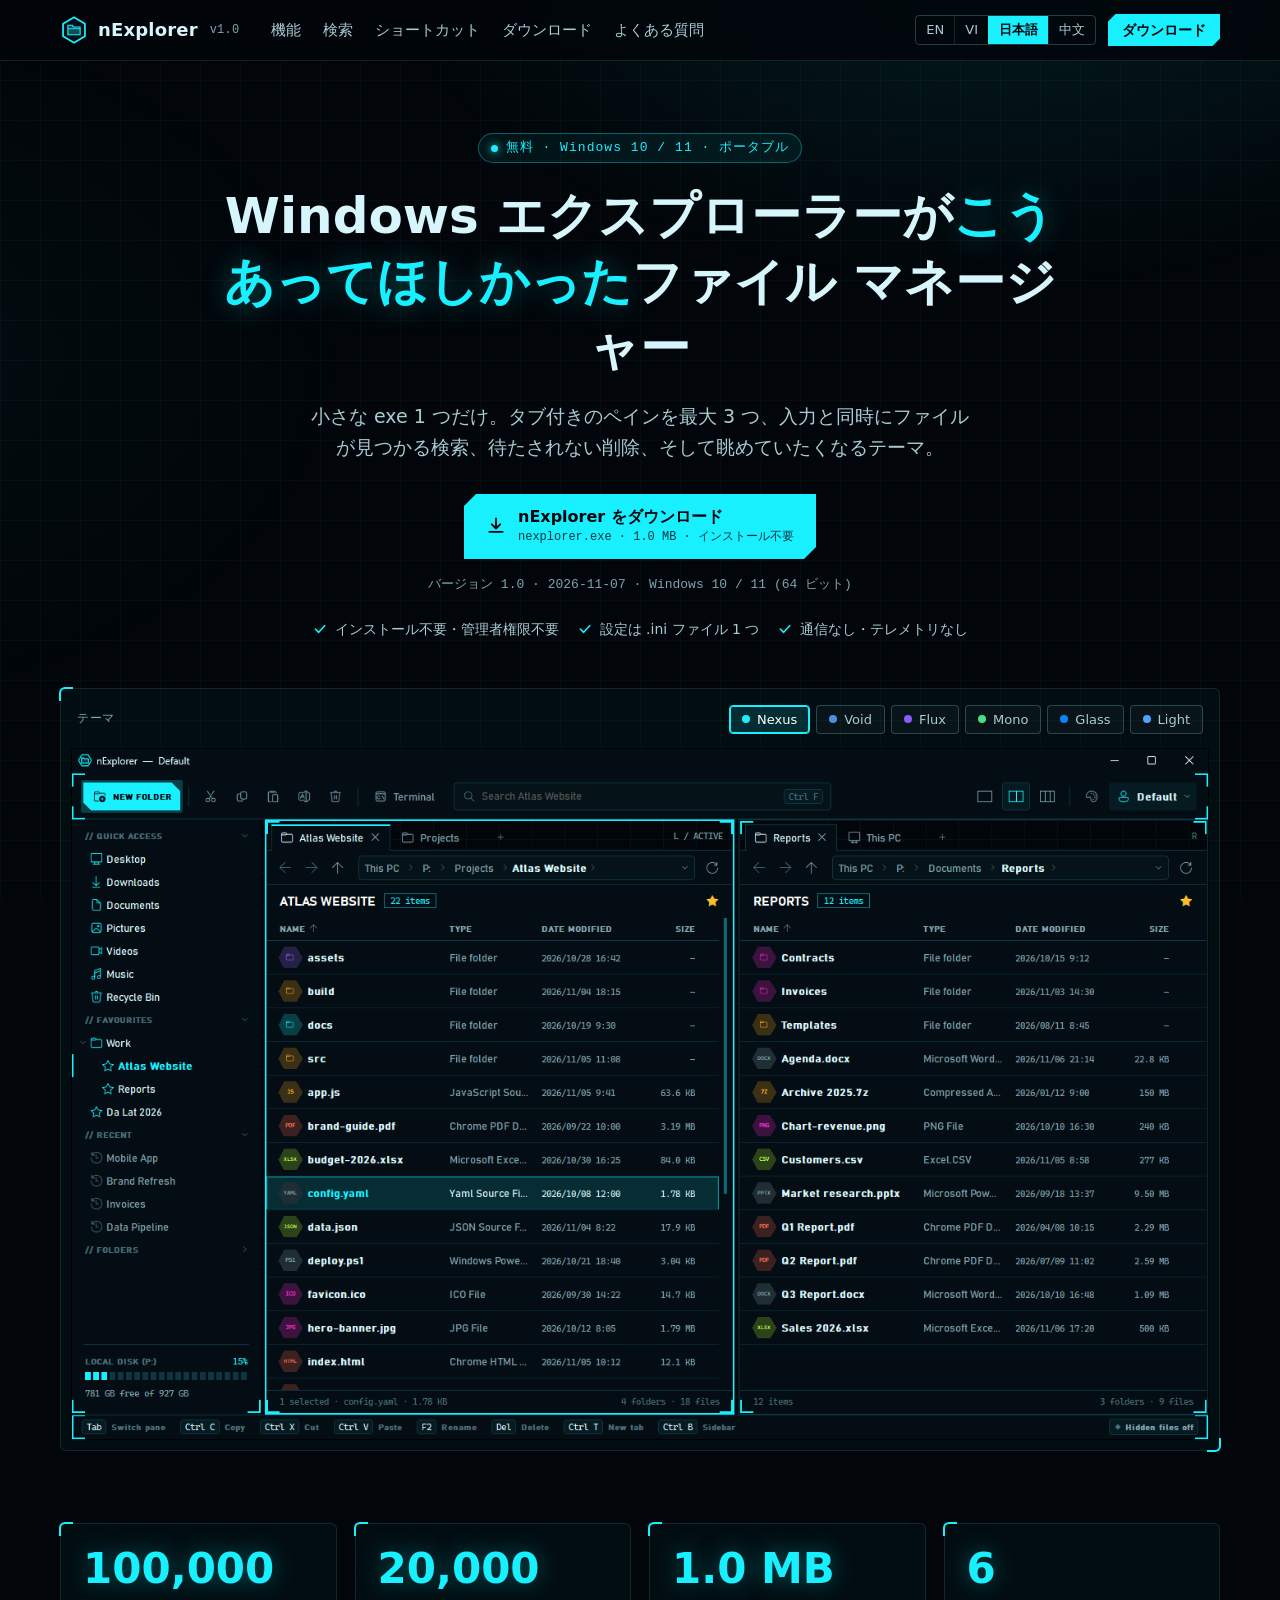
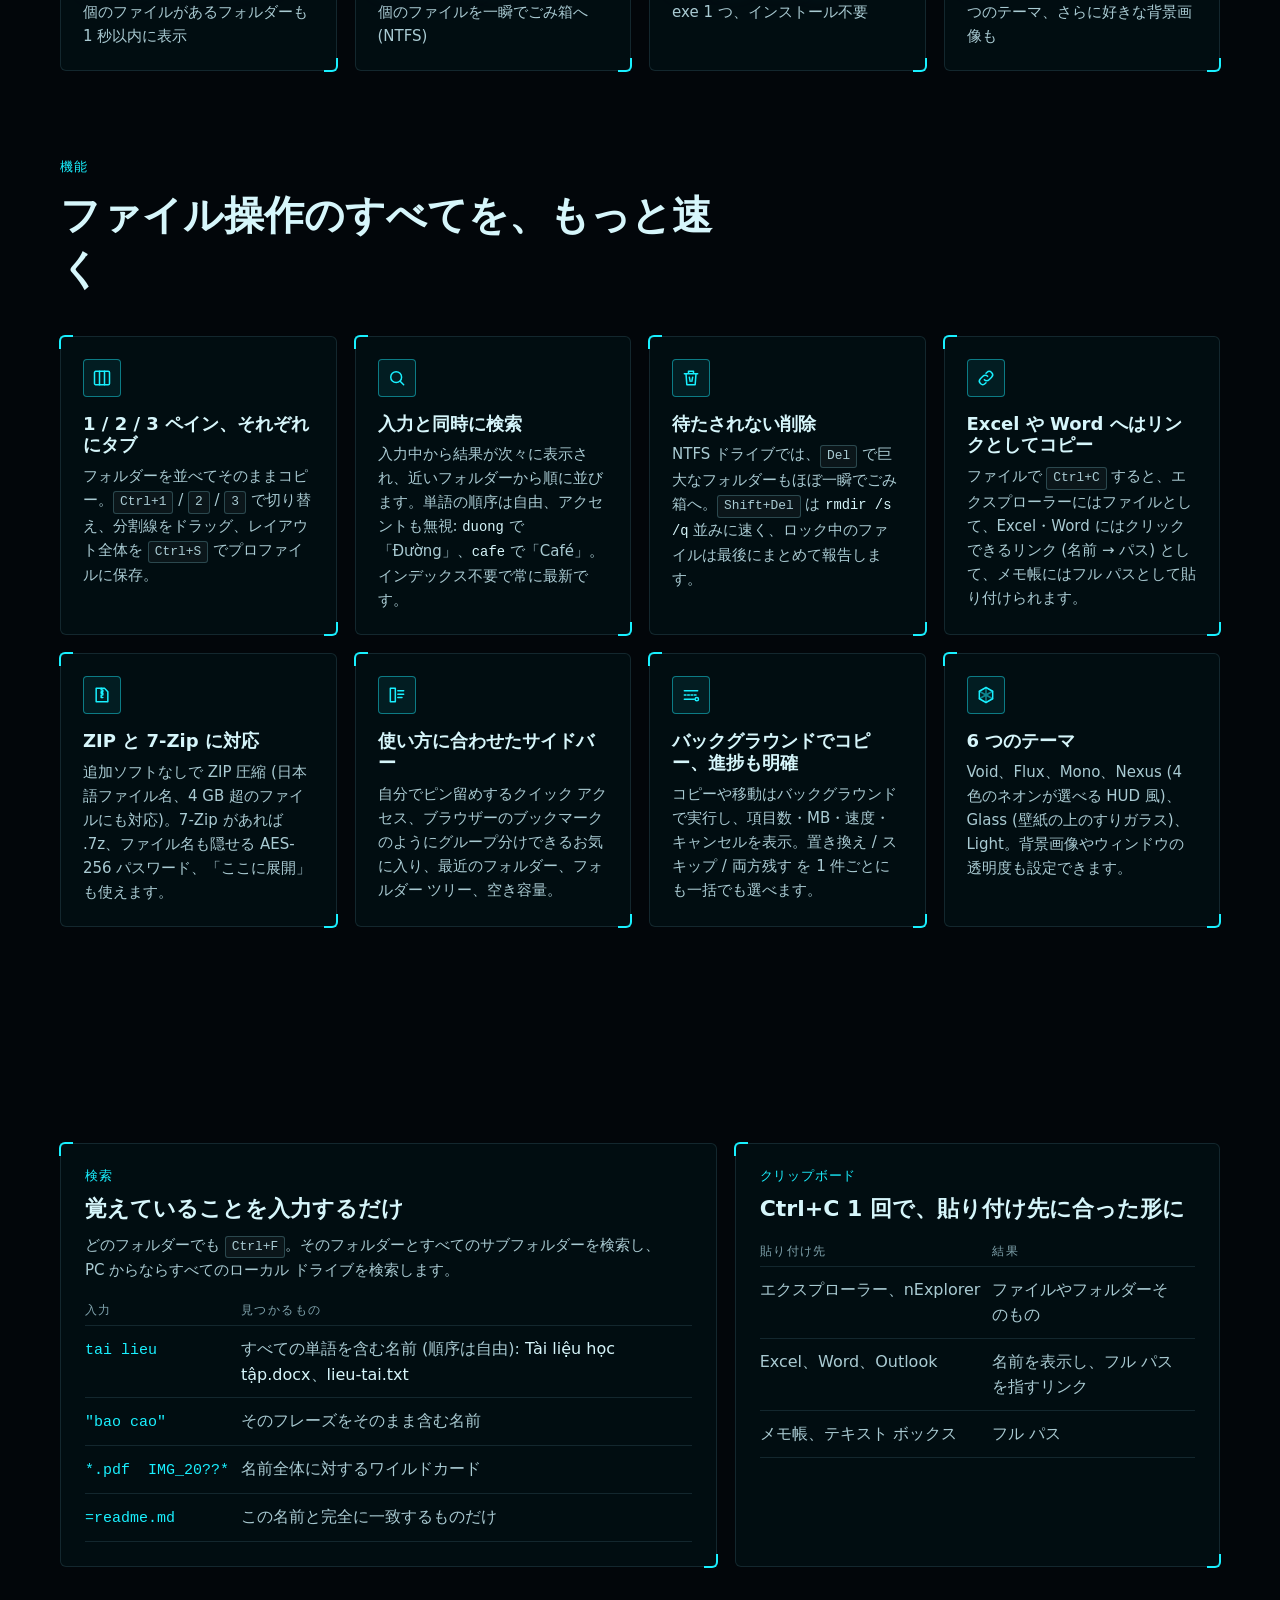
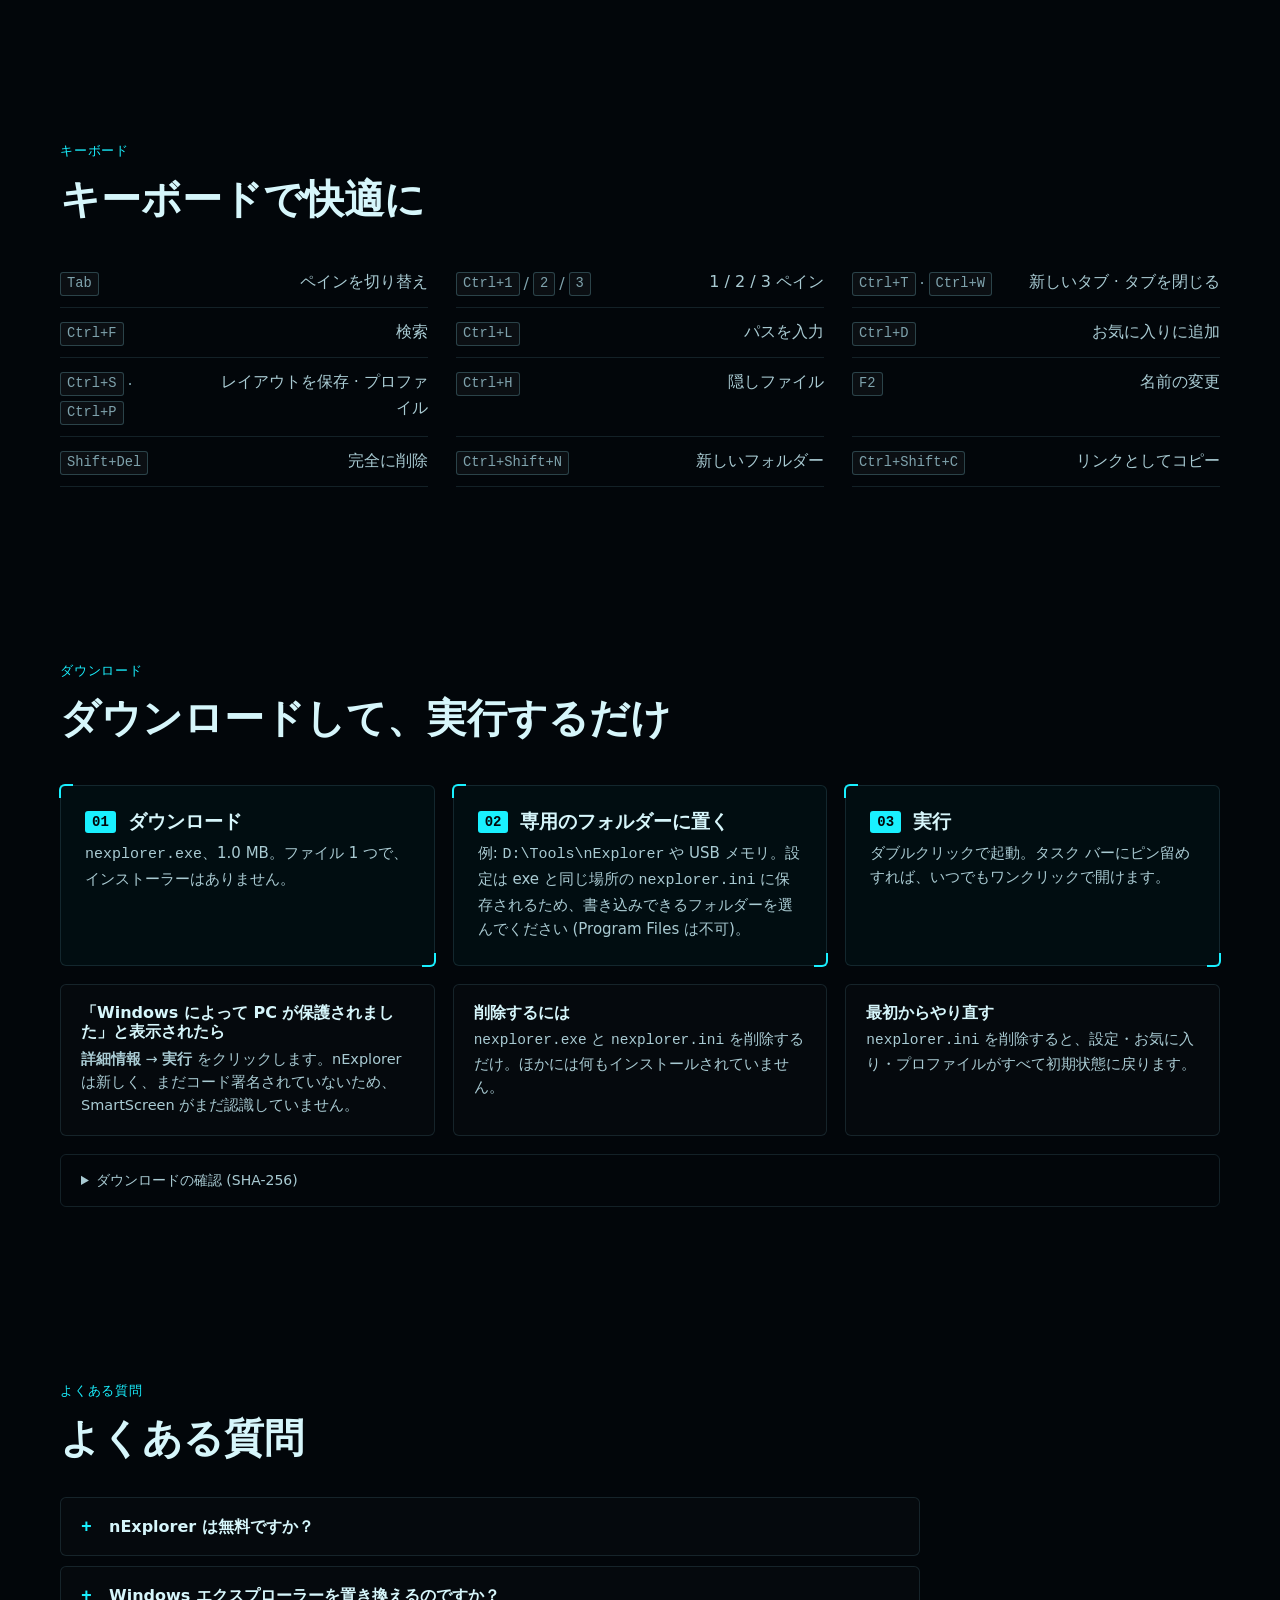
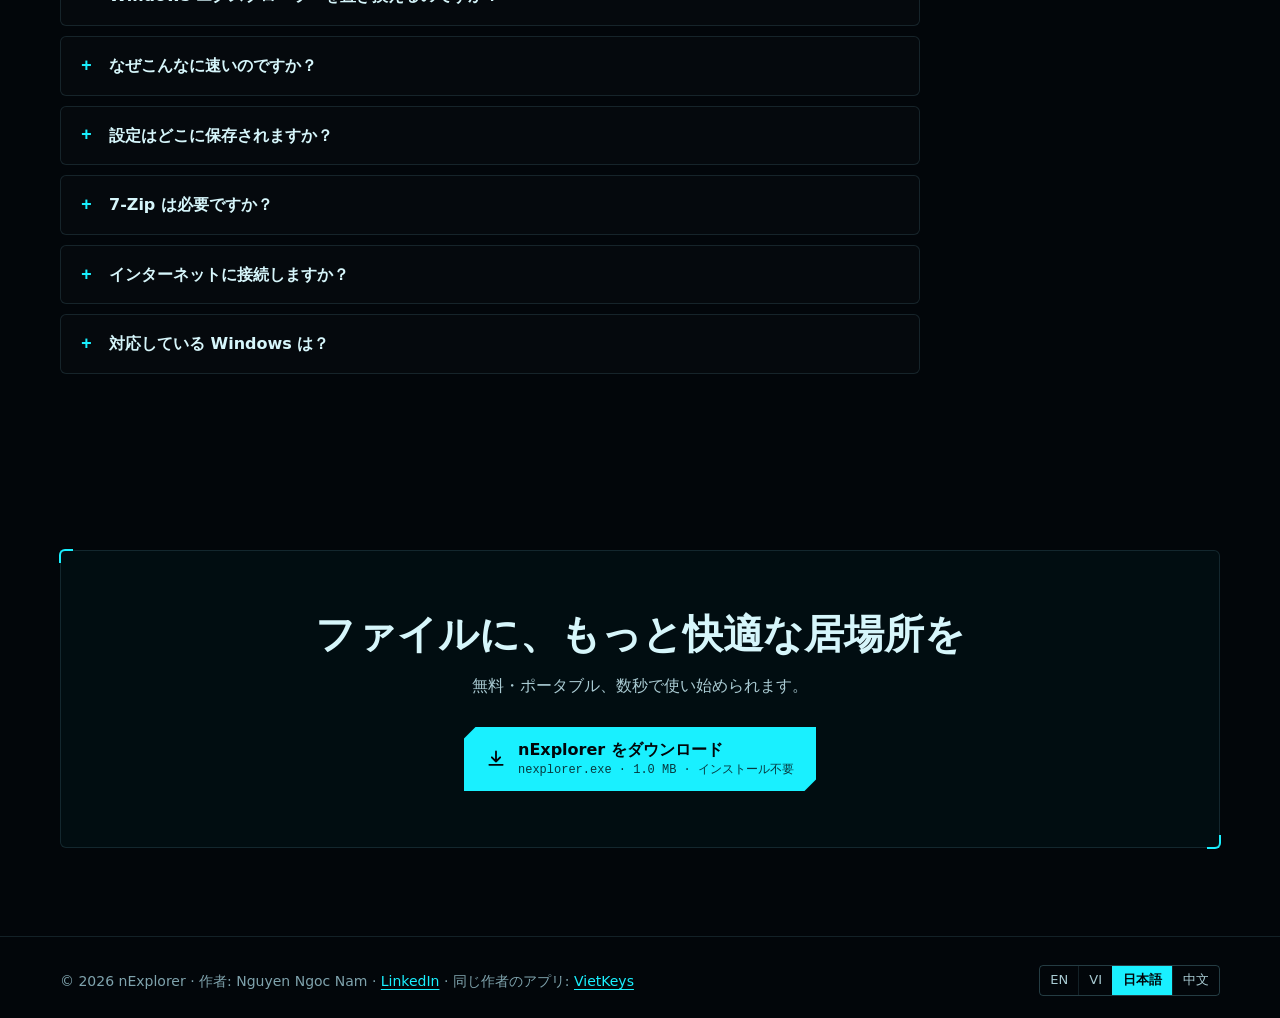
==== 01_folder/site/public/ja/index.html @ 61c1e130 "nExplorer landing page (nexplorer.vietkeys.com): static site in 01_folder/site for Vercel, pages in " ====
<!doctype html>
<html lang="ja">
<head>
<meta charset="utf-8">
<meta name="viewport" content="width=device-width, initial-scale=1">
<title>nExplorer — Windows 用の高速ファイル マネージャー</title>
<meta name="description" content="nExplorer は Windows 10 / 11 用の無料・軽量ファイル マネージャーです。小さな exe 1 つで、タブ付き最大 3 ペイン、入力と同時の検索、ほぼ一瞬の削除、Excel や Word へのリンク コピー、ZIP 圧縮、6 つのテーマ。">
<link rel="canonical" href="https://nexplorer.vietkeys.com/ja/">
<link rel="alternate" hreflang="en" href="https://nexplorer.vietkeys.com/">
<link rel="alternate" hreflang="vi" href="https://nexplorer.vietkeys.com/vi/">
<link rel="alternate" hreflang="ja" href="https://nexplorer.vietkeys.com/ja/">
<link rel="alternate" hreflang="zh-Hans" href="https://nexplorer.vietkeys.com/zh/">
<link rel="alternate" hreflang="x-default" href="https://nexplorer.vietkeys.com/">
<meta name="theme-color" content="#02060a">
<link rel="icon" href="../favicon.ico" sizes="any">
<link rel="icon" href="../icon.svg" type="image/svg+xml">
<meta property="og:type" content="website">
<meta property="og:site_name" content="nExplorer">
<meta property="og:title" content="nExplorer — Windows 用の高速ファイル マネージャー">
<meta property="og:description" content="nExplorer は Windows 10 / 11 用の無料・軽量ファイル マネージャーです。小さな exe 1 つで、タブ付き最大 3 ペイン、入力と同時の検索、ほぼ一瞬の削除、Excel や Word へのリンク コピー、ZIP 圧縮、6 つのテーマ。">
<meta property="og:url" content="https://nexplorer.vietkeys.com/ja/">
<meta property="og:image" content="https://nexplorer.vietkeys.com/og.png">
<meta property="og:image:width" content="1200">
<meta property="og:image:height" content="630">
<meta property="og:locale" content="ja_JP">
<meta name="twitter:card" content="summary_large_image">
<link rel="stylesheet" href="../assets/style.css?v=fa06690f56">
<script src="../assets/app.js?v=c8efb5a3a5" defer></script>
<script type="application/ld+json">{"@context":"https://schema.org","@type":"SoftwareApplication","name":"nExplorer","description":"nExplorer は Windows 10 / 11 用の無料・軽量ファイル マネージャーです。小さな exe 1 つで、タブ付き最大 3 ペイン、入力と同時の検索、ほぼ一瞬の削除、Excel や Word へのリンク コピー、ZIP 圧縮、6 つのテーマ。","operatingSystem":"Windows 10, Windows 11","applicationCategory":"UtilitiesApplication","softwareVersion":"1.0","datePublished":"2026-11-07","fileSize":"1.0 MB","downloadUrl":"https://nexplorer.vietkeys.com/download/nexplorer.exe","url":"https://nexplorer.vietkeys.com/ja/","offers":{"@type":"Offer","price":"0","priceCurrency":"USD"},"author":{"@type":"Person","name":"Nguyen Ngoc Nam","url":"https://www.linkedin.com/in/nguyenngocnam/"},"image":"https://nexplorer.vietkeys.com/og.png"}</script>
</head>
<body>
<a class="skip" href="#main">本文へスキップ</a>
<header class="top">
  <div class="wrap">
    <a class="brand" href="../ja/" aria-label="nExplorer" style="color:var(--text)"><span style="color:var(--accent);display:flex"><svg viewBox="0 0 64 64" aria-hidden="true"><path d="M32 3 57 17.5v29L32 61 7 46.5v-29Z" fill="#061016" stroke="currentColor" stroke-width="4" stroke-linejoin="round"/><path d="M18 21h10l3 4h15v18H18Z" fill="currentColor" fill-opacity=".28" stroke="currentColor" stroke-width="2.5" stroke-linejoin="round"/><path d="M18 29h28" stroke="currentColor" stroke-width="2"/></svg></span>nExplorer<small>v1.0</small></a>
    <nav class="nav" aria-label="nExplorer">
      <a href="#features">機能</a>
      <a href="#search">検索</a>
      <a href="#keys">ショートカット</a>
      <a href="#install">ダウンロード</a>
      <a href="#faq">よくある質問</a>
    </nav>
    <div class="top-end">
      <nav class="langs" aria-label="言語"><a href="../" hreflang="en" lang="en" data-lang="en">EN</a><a href="../vi/" hreflang="vi" lang="vi" data-lang="vi">VI</a><a href="../ja/" hreflang="ja" lang="ja" data-lang="ja" aria-current="true">日本語</a><a href="../zh/" hreflang="zh-Hans" lang="zh-Hans" data-lang="zh">中文</a></nav>
      <a class="btn small" href="../download/nexplorer.exe" download>ダウンロード</a>
    </div>
  </div>
</header>

<main id="main">
<section class="hero" id="download">
  <div class="wrap center">
    <span class="eyebrow">無料 · Windows 10 / 11 · ポータブル</span>
    <h1>Windows エクスプローラーが<em>こうあってほしかった</em>ファイル マネージャー</h1>
    <p class="lead">小さな exe 1 つだけ。タブ付きのペインを最大 3 つ、入力と同時にファイルが見つかる検索、待たされない削除、そして眺めていたくなるテーマ。</p>
    <div class="ctas"><a class="btn" href="../download/nexplorer.exe" download><svg viewBox="0 0 24 24" fill="none" stroke="currentColor" stroke-width="2.2" stroke-linecap="round" stroke-linejoin="round" aria-hidden="true"><path d="M12 3v12m0 0-5-5m5 5 5-5M4 19h16"/></svg><span class="two">nExplorer をダウンロード<span class="btn-sub">nexplorer.exe · 1.0 MB · インストール不要</span></span></a></div>
    <p class="meta">バージョン 1.0 · 2026-11-07 · Windows 10 / 11 (64 ビット)</p>
    <ul class="trust"><li><svg viewBox="0 0 24 24" fill="none" stroke="currentColor" stroke-width="2.4" stroke-linecap="round" stroke-linejoin="round" aria-hidden="true"><path d="m5 12 5 5 9-10"/></svg>インストール不要・管理者権限不要</li><li><svg viewBox="0 0 24 24" fill="none" stroke="currentColor" stroke-width="2.4" stroke-linecap="round" stroke-linejoin="round" aria-hidden="true"><path d="m5 12 5 5 9-10"/></svg>設定は .ini ファイル 1 つ</li><li><svg viewBox="0 0 24 24" fill="none" stroke="currentColor" stroke-width="2.4" stroke-linecap="round" stroke-linejoin="round" aria-hidden="true"><path d="m5 12 5 5 9-10"/></svg>通信なし・テレメトリなし</li></ul>
    <div class="panel showcase" data-showcase>
      <div class="showcase-bar">
        <span class="label">テーマ</span>
        <div class="seg" role="group" aria-label="テーマ">
          <button type="button" data-theme="nexus" data-accent="#19f0ff" aria-pressed="true"><span class="dot" style="background:#19f0ff"></span>Nexus</button>
          <button type="button" data-theme="void" data-accent="#4a90e2" aria-pressed="false"><span class="dot" style="background:#4a90e2"></span>Void</button>
          <button type="button" data-theme="flux" data-accent="#8b5cf6" aria-pressed="false"><span class="dot" style="background:#8b5cf6"></span>Flux</button>
          <button type="button" data-theme="mono" data-accent="#4ade80" aria-pressed="false"><span class="dot" style="background:#4ade80"></span>Mono</button>
          <button type="button" data-theme="glass" data-accent="#0a84ff" aria-pressed="false"><span class="dot" style="background:#0a84ff"></span>Glass</button>
          <button type="button" data-theme="light" data-accent="#4ea1ff" aria-pressed="false"><span class="dot" style="background:#4ea1ff"></span>Light</button>
        </div>
      </div>
      <div class="frame">
        <img data-shot="nexus" src="../img/shot-nexus.png" width="1386" height="843" alt="Nexus テーマの nExplorer: サイドバー、タブ付きの 2 ペイン、ツールバー、ステータス バー" class="on" fetchpriority="high" decoding="async">
        <img data-shot="void" src="../img/shot-void.png" width="1386" height="843" alt="Void テーマの nExplorer: サイドバー、タブ付きの 2 ペイン、ツールバー、ステータス バー" loading="lazy" decoding="async">
        <img data-shot="flux" src="../img/shot-flux.png" width="1386" height="843" alt="Flux テーマの nExplorer: サイドバー、タブ付きの 2 ペイン、ツールバー、ステータス バー" loading="lazy" decoding="async">
        <img data-shot="mono" src="../img/shot-mono.png" width="1386" height="843" alt="Mono テーマの nExplorer: サイドバー、タブ付きの 2 ペイン、ツールバー、ステータス バー" loading="lazy" decoding="async">
        <img data-shot="glass" src="../img/shot-glass.png" width="1386" height="843" alt="Glass テーマの nExplorer: サイドバー、タブ付きの 2 ペイン、ツールバー、ステータス バー" loading="lazy" decoding="async">
        <img data-shot="light" src="../img/shot-light.png" width="1386" height="843" alt="Light テーマの nExplorer: サイドバー、タブ付きの 2 ペイン、ツールバー、ステータス バー" loading="lazy" decoding="async">
      </div>
    </div>
  </div>
</section>

<section class="stats" aria-label="nExplorer">
  <div class="wrap">
    <div class="panel stat"><b>100,000</b><span>個のファイルがあるフォルダーも 1 秒以内に表示</span></div>
    <div class="panel stat"><b>20,000</b><span>個のファイルを一瞬でごみ箱へ (NTFS)</span></div>
    <div class="panel stat"><b>1.0 MB</b><span>exe 1 つ、インストール不要</span></div>
    <div class="panel stat"><b>6</b><span>つのテーマ、さらに好きな背景画像も</span></div>
  </div>
</section>

<section id="features">
  <div class="wrap">
    <p class="kicker">機能</p>
    <h2>ファイル操作のすべてを、もっと速く</h2>
    <div class="grid">
      <article class="panel feature"><div class="ico"><svg viewBox="0 0 24 24" fill="none" stroke="currentColor" stroke-width="1.8" stroke-linecap="round" stroke-linejoin="round" aria-hidden="true"><rect x="3" y="4" width="18" height="16" rx="1.5"/><path d="M9 4v16M15 4v16"/></svg></div><h3>1 / 2 / 3 ペイン、それぞれにタブ</h3><p>フォルダーを並べてそのままコピー。<kbd>Ctrl+1</kbd> / <kbd>2</kbd> / <kbd>3</kbd> で切り替え、分割線をドラッグ、レイアウト全体を <kbd>Ctrl+S</kbd> でプロファイルに保存。</p></article>
      <article class="panel feature"><div class="ico"><svg viewBox="0 0 24 24" fill="none" stroke="currentColor" stroke-width="1.8" stroke-linecap="round" stroke-linejoin="round" aria-hidden="true"><circle cx="11" cy="11" r="6.5"/><path d="m20 20-4.2-4.2"/></svg></div><h3>入力と同時に検索</h3><p>入力中から結果が次々に表示され、近いフォルダーから順に並びます。単語の順序は自由、アクセントも無視: <code>duong</code> で「Đường」、<code>cafe</code> で「Café」。インデックス不要で常に最新です。</p></article>
      <article class="panel feature"><div class="ico"><svg viewBox="0 0 24 24" fill="none" stroke="currentColor" stroke-width="1.8" stroke-linecap="round" stroke-linejoin="round" aria-hidden="true"><path d="M4 7h16M9 7V4h6v3M6 7l1 13h10l1-13"/><path d="m10 11 1 5m3-5-1 5"/></svg></div><h3>待たされない削除</h3><p>NTFS ドライブでは、<kbd>Del</kbd> で巨大なフォルダーもほぼ一瞬でごみ箱へ。<kbd>Shift+Del</kbd> は <code>rmdir /s /q</code> 並みに速く、ロック中のファイルは最後にまとめて報告します。</p></article>
      <article class="panel feature"><div class="ico"><svg viewBox="0 0 24 24" fill="none" stroke="currentColor" stroke-width="1.8" stroke-linecap="round" stroke-linejoin="round" aria-hidden="true"><path d="M10 14a4 4 0 0 0 5.7 0l3-3a4 4 0 0 0-5.7-5.7l-1 1"/><path d="M14 10a4 4 0 0 0-5.7 0l-3 3a4 4 0 0 0 5.7 5.7l1-1"/></svg></div><h3>Excel や Word へはリンクとしてコピー</h3><p>ファイルで <kbd>Ctrl+C</kbd> すると、エクスプローラーにはファイルとして、Excel・Word にはクリックできるリンク (名前 → パス) として、メモ帳にはフル パスとして貼り付けられます。</p></article>
      <article class="panel feature"><div class="ico"><svg viewBox="0 0 24 24" fill="none" stroke="currentColor" stroke-width="1.8" stroke-linecap="round" stroke-linejoin="round" aria-hidden="true"><path d="M5 4h10l4 4v12H5Z"/><path d="M11 4v2h2v2h-2v2h2v2h-2v3h2"/></svg></div><h3>ZIP と 7-Zip に対応</h3><p>追加ソフトなしで ZIP 圧縮 (日本語ファイル名、4 GB 超のファイルにも対応)。7-Zip があれば .7z、ファイル名も隠せる AES-256 パスワード、「ここに展開」も使えます。</p></article>
      <article class="panel feature"><div class="ico"><svg viewBox="0 0 24 24" fill="none" stroke="currentColor" stroke-width="1.8" stroke-linecap="round" stroke-linejoin="round" aria-hidden="true"><path d="M4 4h6v16H4Z"/><path d="M13 7h7M13 11h7M13 15h5"/></svg></div><h3>使い方に合わせたサイドバー</h3><p>自分でピン留めするクイック アクセス、ブラウザーのブックマークのようにグループ分けできるお気に入り、最近のフォルダー、フォルダー ツリー、空き容量。</p></article>
      <article class="panel feature"><div class="ico"><svg viewBox="0 0 24 24" fill="none" stroke="currentColor" stroke-width="1.8" stroke-linecap="round" stroke-linejoin="round" aria-hidden="true"><path d="M4 17h12M4 7h16"/><path d="M4 12h16" stroke-dasharray="2 2"/><circle cx="19" cy="17" r="2"/></svg></div><h3>バックグラウンドでコピー、進捗も明確</h3><p>コピーや移動はバックグラウンドで実行し、項目数・MB・速度・キャンセルを表示。置き換え / スキップ / 両方残す を 1 件ごとにも一括でも選べます。</p></article>
      <article class="panel feature"><div class="ico"><svg viewBox="0 0 24 24" fill="none" stroke="currentColor" stroke-width="1.8" stroke-linecap="round" stroke-linejoin="round" aria-hidden="true"><path d="M12 3 20 7.5v9L12 21l-8-4.5v-9Z"/><path d="M12 3v18M4 7.5l16 9M20 7.5l-16 9" opacity=".5"/></svg></div><h3>6 つのテーマ</h3><p>Void、Flux、Mono、Nexus (4 色のネオンが選べる HUD 風)、Glass (壁紙の上のすりガラス)、Light。背景画像やウィンドウの透明度も設定できます。</p></article>
    </div>
  </div>
</section>

<section id="search">
  <div class="wrap">
    <div class="tables">
      <div class="panel">
        <p class="kicker">検索</p>
        <h3>覚えていることを入力するだけ</h3>
        <p class="section-lead">どのフォルダーでも <kbd>Ctrl+F</kbd>。そのフォルダーとすべてのサブフォルダーを検索し、PC からならすべてのローカル ドライブを検索します。</p>
        <table><thead><tr><th scope="col">入力</th><th scope="col">見つかるもの</th></tr></thead>
        <tbody><tr><td><code>tai lieu</code></td><td>すべての単語を含む名前 (順序は自由): <i>Tài liệu học tập.docx</i>、<i>lieu-tai.txt</i></td></tr><tr><td><code>&quot;bao cao&quot;</code></td><td>そのフレーズをそのまま含む名前</td></tr><tr><td><code>*.pdf  IMG_20??*</code></td><td>名前全体に対するワイルドカード</td></tr><tr><td><code>=readme.md</code></td><td>この名前と完全に一致するものだけ</td></tr></tbody></table>
      </div>
      <div class="panel">
        <p class="kicker">クリップボード</p>
        <h3>Ctrl+C 1 回で、貼り付け先に合った形に</h3>
        <table><thead><tr><th scope="col">貼り付け先</th><th scope="col">結果</th></tr></thead>
        <tbody><tr><td>エクスプローラー、nExplorer</td><td>ファイルやフォルダーそのもの</td></tr><tr><td>Excel、Word、Outlook</td><td>名前を表示し、フル パスを指すリンク</td></tr><tr><td>メモ帳、テキスト ボックス</td><td>フル パス</td></tr></tbody></table>
      </div>
    </div>
  </div>
</section>

<section id="keys">
  <div class="wrap">
    <p class="kicker">キーボード</p>
    <h2>キーボードで快適に</h2>
    <div class="keys-grid">
      <div><b class="k"><kbd>Tab</kbd></b><span>ペインを切り替え</span></div>
      <div><b class="k"><kbd>Ctrl+1</kbd> / <kbd>2</kbd> / <kbd>3</kbd></b><span>1 / 2 / 3 ペイン</span></div>
      <div><b class="k"><kbd>Ctrl+T</kbd> · <kbd>Ctrl+W</kbd></b><span>新しいタブ · タブを閉じる</span></div>
      <div><b class="k"><kbd>Ctrl+F</kbd></b><span>検索</span></div>
      <div><b class="k"><kbd>Ctrl+L</kbd></b><span>パスを入力</span></div>
      <div><b class="k"><kbd>Ctrl+D</kbd></b><span>お気に入りに追加</span></div>
      <div><b class="k"><kbd>Ctrl+S</kbd> · <kbd>Ctrl+P</kbd></b><span>レイアウトを保存 · プロファイル</span></div>
      <div><b class="k"><kbd>Ctrl+H</kbd></b><span>隠しファイル</span></div>
      <div><b class="k"><kbd>F2</kbd></b><span>名前の変更</span></div>
      <div><b class="k"><kbd>Shift+Del</kbd></b><span>完全に削除</span></div>
      <div><b class="k"><kbd>Ctrl+Shift+N</kbd></b><span>新しいフォルダー</span></div>
      <div><b class="k"><kbd>Ctrl+Shift+C</kbd></b><span>リンクとしてコピー</span></div>
    </div>
  </div>
</section>

<section id="install">
  <div class="wrap">
    <p class="kicker">ダウンロード</p>
    <h2>ダウンロードして、実行するだけ</h2>
    <ol class="steps">
      <li><div class="panel"><h3>ダウンロード</h3><p><code>nexplorer.exe</code>、1.0 MB。ファイル 1 つで、インストーラーはありません。</p></div></li>
      <li><div class="panel"><h3>専用のフォルダーに置く</h3><p>例: <code>D:\Tools\nExplorer</code> や USB メモリ。設定は exe と同じ場所の <code>nexplorer.ini</code> に保存されるため、書き込みできるフォルダーを選んでください (Program Files は不可)。</p></div></li>
      <li><div class="panel"><h3>実行</h3><p>ダブルクリックで起動。タスク バーにピン留めすれば、いつでもワンクリックで開けます。</p></div></li>
    </ol>
    <div class="notes">
      <div class="note-card"><h3>「Windows によって PC が保護されました」と表示されたら</h3><p><b>詳細情報</b> → <b>実行</b> をクリックします。nExplorer は新しく、まだコード署名されていないため、SmartScreen がまだ認識していません。</p></div>
      <div class="note-card"><h3>削除するには</h3><p><code>nexplorer.exe</code> と <code>nexplorer.ini</code> を削除するだけ。ほかには何もインストールされていません。</p></div>
      <div class="note-card"><h3>最初からやり直す</h3><p><code>nexplorer.ini</code> を削除すると、設定・お気に入り・プロファイルがすべて初期状態に戻ります。</p></div>
    </div>
    <details class="sums">
      <summary>ダウンロードの確認 (SHA-256)</summary>
      <pre>f48368259e08f5af6e5006ab4acd1ea6cb4da313aa40cc37cbaa8cc1901d05dd  nexplorer.exe</pre>
    </details>
  </div>
</section>

<section id="faq">
  <div class="wrap">
    <p class="kicker">よくある質問</p>
    <h2>よくある質問</h2>
    <div class="faq">
      <details><summary>nExplorer は無料ですか？</summary><p>はい。ダウンロードして、何台の PC でも使えます。</p></details>
      <details><summary>Windows エクスプローラーを置き換えるのですか？</summary><p>並べて使います。エクスプローラー、デスクトップ、タスク バーはそのままです。ファイル作業は nExplorer で、それ以外はエクスプローラーで。</p></details>
      <details><summary>なぜこんなに速いのですか？</summary><p>フォルダーをバックグラウンド スレッドで読み込み、エクスプローラーを遅くする要素を省いているからです: シェル拡張、サムネイル、検索インデックスを使いません。</p></details>
      <details><summary>設定はどこに保存されますか？</summary><p>exe と同じ場所の <code>nexplorer.ini</code> です (お気に入り、クイック アクセス、プロファイル、テーマ、ウィンドウ配置)。2 つのファイルをコピーすれば、別の PC にも同じ環境を持っていけます。</p></details>
      <details><summary>7-Zip は必要ですか？</summary><p>不要です。ZIP は内蔵されており、7-Zip がなければ Windows 付属の tar.exe で展開します。7-Zip があれば .7z、パスワード、その他の形式も使えます。</p></details>
      <details><summary>インターネットに接続しますか？</summary><p>しません。nExplorer には通信機能がなく、テレメトリ、更新確認、広告もありません。ネットワーク共有のフォルダーを開いたときだけ、Windows のファイル共有が使われます。</p></details>
      <details><summary>対応している Windows は？</summary><p>Windows 10 (バージョン 1607 以降) と Windows 11 (64 ビット) です。管理者権限は不要です。</p></details>
    </div>
  </div>
</section>

<section>
  <div class="wrap">
    <div class="panel final">
      <h2>ファイルに、もっと快適な居場所を</h2>
      <p>無料・ポータブル、数秒で使い始められます。</p>
      <div class="ctas"><a class="btn" href="../download/nexplorer.exe" download><svg viewBox="0 0 24 24" fill="none" stroke="currentColor" stroke-width="2.2" stroke-linecap="round" stroke-linejoin="round" aria-hidden="true"><path d="M12 3v12m0 0-5-5m5 5 5-5M4 19h16"/></svg><span class="two">nExplorer をダウンロード<span class="btn-sub">nexplorer.exe · 1.0 MB · インストール不要</span></span></a></div>
    </div>
  </div>
</section>
</main>

<footer>
  <div class="wrap">
    <p>© 2026 nExplorer · 作者: Nguyen Ngoc Nam · <a href="https://www.linkedin.com/in/nguyenngocnam/" rel="author">LinkedIn</a> · 同じ作者のアプリ: <a href="https://vietkeys.com/ja/">VietKeys</a></p>
    <nav class="langs" aria-label="言語"><a href="../" hreflang="en" lang="en" data-lang="en">EN</a><a href="../vi/" hreflang="vi" lang="vi" data-lang="vi">VI</a><a href="../ja/" hreflang="ja" lang="ja" data-lang="ja" aria-current="true">日本語</a><a href="../zh/" hreflang="zh-Hans" lang="zh-Hans" data-lang="zh">中文</a></nav>
  </div>
</footer>
</body>
</html>
---- 01_folder/site/public/assets/style.css ----
/* nexplorer.vietkeys.com — the look of the Nexus theme of nExplorer (src/theme.cpp); the accent follows the theme shown */
:root {
  --bg: #02060a;
  --panel: rgba(25, 240, 255, 0.03);
  --line: rgba(127, 200, 215, 0.14);
  --line-strong: rgba(127, 200, 215, 0.28);
  --text: #d6f6fb;
  --soft: #a9cbd3;
  --muted: #7fa3ad;
  --dim: #486e78;
  --accent: #19f0ff;
  --accent-hover: color-mix(in srgb, var(--accent) 78%, white);
  --accent-ink: #02060a;
  --sans: Rajdhani, Bahnschrift, "Segoe UI Variable Display", "Segoe UI", system-ui, -apple-system, sans-serif;
  --mono: "Share Tech Mono", "Cascadia Mono", "Cascadia Code", Consolas, ui-monospace, "SF Mono", monospace;
  --radius: 4px;
  --cut: 12px;
  color-scheme: dark;
}
:lang(ja) { --sans: Bahnschrift, "Segoe UI", "Yu Gothic UI", "Meiryo UI", "Hiragino Sans", system-ui, sans-serif; }
:lang(zh) { --sans: Bahnschrift, "Segoe UI", "Microsoft YaHei UI", "PingFang SC", "Noto Sans SC", system-ui, sans-serif; }

*, *::before, *::after { box-sizing: border-box; }
html { scroll-behavior: smooth; scroll-padding-top: 76px; -webkit-text-size-adjust: 100%; }
@media (prefers-reduced-motion: reduce) { html { scroll-behavior: auto; } }
body {
  margin: 0;
  background: var(--bg);
  color: var(--text);
  font: 16px/1.6 var(--sans);
  overflow-x: hidden;
}
/* faint grid + cyan glow, like the window background */
body::before {
  content: "";
  position: fixed;
  inset: 0;
  z-index: -1;
  background:
    radial-gradient(900px 520px at 78% -8%, color-mix(in srgb, var(--accent) 10%, transparent), transparent 70%),
    radial-gradient(700px 500px at -10% 40%, rgba(25, 240, 255, 0.03), transparent 70%),
    linear-gradient(rgba(127, 200, 215, 0.035) 1px, transparent 1px) 0 0 / 40px 40px,
    linear-gradient(90deg, rgba(127, 200, 215, 0.035) 1px, transparent 1px) 0 0 / 40px 40px;
  pointer-events: none;
}
img { max-width: 100%; height: auto; display: block; }
a { color: var(--accent); text-decoration-thickness: 1px; text-underline-offset: 3px; }
a:hover { color: var(--accent-hover); }
:focus-visible { outline: 2px solid var(--accent); outline-offset: 3px; }
code, kbd, .mono { font-family: var(--mono); }
kbd {
  display: inline-block;
  padding: 0 6px;
  border: 1px solid var(--line-strong);
  border-radius: 3px;
  background: rgba(255, 255, 255, 0.04);
  font-size: 0.86em;
  line-height: 1.6;
  white-space: nowrap;
}
.wrap { width: min(1160px, 100% - 32px); margin-inline: auto; }
.skip { position: absolute; left: -9999px; top: 8px; z-index: 100; background: var(--accent); color: var(--accent-ink); padding: 8px 12px; }
.skip:focus { left: 16px; }

/* ---------- header ---------- */
.top {
  position: sticky;
  top: 0;
  z-index: 50;
  background: rgba(2, 6, 10, 0.82);
  backdrop-filter: blur(10px);
  -webkit-backdrop-filter: blur(10px);
  border-bottom: 1px solid var(--line);
}
.top .wrap { display: flex; align-items: center; gap: 20px; height: 60px; }
.brand { display: flex; align-items: center; gap: 10px; color: var(--text); text-decoration: none; font-weight: 700; font-size: 18px; letter-spacing: 0.01em; }
.brand:hover { color: var(--text); }
.brand svg { width: 28px; height: 28px; flex: none; }
.brand small { font: 400 12px var(--mono); color: var(--muted); margin-left: 2px; }
.nav { display: flex; gap: 22px; margin-left: 12px; }
.nav a { color: var(--soft); text-decoration: none; font-size: 15px; }
.nav a:hover { color: var(--accent); }
.top-end { margin-left: auto; display: flex; align-items: center; gap: 12px; }
.langs { display: flex; border: 1px solid var(--line-strong); border-radius: var(--radius); overflow: hidden; }
.langs a {
  padding: 4px 10px;
  font: 500 13px/1.6 var(--sans);
  color: var(--soft);
  text-decoration: none;
  border-left: 1px solid var(--line);
}
.langs a:first-child { border-left: 0; }
.langs a:hover { color: var(--text); background: color-mix(in srgb, var(--accent) 8%, transparent); }
.langs a[aria-current="true"] { color: var(--accent-ink); background: var(--accent); font-weight: 700; }

/* ---------- buttons ---------- */
.btn {
  --c: var(--accent);
  display: inline-flex;
  align-items: center;
  gap: 12px;
  padding: 13px 22px;
  font: 700 16px/1.2 var(--sans);
  text-decoration: none;
  color: var(--accent-ink);
  background: var(--c);
  clip-path: polygon(var(--cut) 0, 100% 0, 100% calc(100% - var(--cut)), calc(100% - var(--cut)) 100%, 0 100%, 0 var(--cut));
  transition: background 0.15s, transform 0.15s;
}
.btn:hover { --c: var(--accent-hover); color: var(--accent-ink); }
.btn:active { transform: translateY(1px); }
.btn svg { width: 20px; height: 20px; flex: none; }
.btn.small { padding: 8px 14px; font-size: 14px; --cut: 8px; }
.btn.ghost {
  color: var(--accent);
  background: transparent;
  clip-path: none;
  border: 1px solid var(--accent);
  border-radius: var(--radius);
}
.btn.ghost:hover { background: color-mix(in srgb, var(--accent) 10%, transparent); color: var(--accent); }
.btn .two { display: flex; flex-direction: column; align-items: flex-start; }
.btn-sub { display: block; font: 400 12px/1.4 var(--mono); opacity: 0.78; margin-top: 3px; }

/* ---------- panels: HUD frame with cyan corner brackets ---------- */
.panel {
  position: relative;
  background: var(--panel);
  border: 1px solid var(--line);
  border-radius: 6px;
  padding: 24px;
}
.panel::before, .panel::after {
  content: "";
  position: absolute;
  width: 14px;
  height: 14px;
  border: 2px solid var(--accent);
  pointer-events: none;
}
.panel::before { top: -2px; left: -2px; border-right: 0; border-bottom: 0; border-top-left-radius: 6px; }
.panel::after { bottom: -2px; right: -2px; border-left: 0; border-top: 0; border-bottom-right-radius: 6px; }

.label { font: 500 12px/1.4 var(--mono); letter-spacing: 0.16em; text-transform: uppercase; color: var(--muted); }
.kicker { font: 500 13px/1.4 var(--mono); letter-spacing: 0.16em; text-transform: uppercase; color: var(--accent); margin: 0 0 10px; }
:lang(ja) .kicker, :lang(zh) .kicker, :lang(ja) .label, :lang(zh) .label { letter-spacing: 0.06em; }

section { padding: 88px 0; }
h1, h2, h3 { line-height: 1.2; margin: 0; font-weight: 700; }
h2 { font-size: clamp(28px, 4vw, 40px); letter-spacing: -0.01em; max-width: 24ch; }
:lang(ja) h2, :lang(zh) h2 { line-height: 1.35; letter-spacing: 0; }
.section-lead { color: var(--soft); max-width: 62ch; margin: 14px 0 0; font-size: 17px; }

/* ---------- hero ---------- */
.hero { padding: 72px 0 64px; }
.hero .wrap { display: grid; grid-template-columns: 1.2fr 0.8fr; gap: 48px; align-items: center; }
.eyebrow { display: inline-flex; align-items: center; gap: 8px; font: 500 13px/1.4 var(--mono); color: var(--accent); letter-spacing: 0.08em; padding: 5px 12px; border: 1px solid color-mix(in srgb, var(--accent) 35%, transparent); border-radius: 999px; background: color-mix(in srgb, var(--accent) 6%, transparent); }
.eyebrow::before { content: ""; width: 7px; height: 7px; border-radius: 50%; background: var(--accent); box-shadow: 0 0 10px var(--accent); }
.hero h1 { font-size: clamp(36px, 5vw, 56px); letter-spacing: -0.02em; margin: 20px 0 0; }
:lang(ja) .hero h1, :lang(zh) .hero h1 { font-size: clamp(30px, 4.6vw, 50px); letter-spacing: 0; line-height: 1.32; }
.hero h1 em { font-style: normal; color: var(--accent); text-shadow: 0 0 28px color-mix(in srgb, var(--accent) 35%, transparent); }
.lead { font-size: 19px; color: var(--soft); margin: 20px 0 0; max-width: 56ch; }
.ctas { display: flex; flex-wrap: wrap; gap: 14px; margin-top: 32px; align-items: stretch; }
.meta { margin: 16px 0 0; font: 400 13px/1.6 var(--mono); color: var(--muted); }
.trust { display: flex; flex-wrap: wrap; gap: 8px 18px; margin: 22px 0 0; padding: 0; list-style: none; color: var(--soft); font-size: 14px; }
.trust li { display: flex; align-items: center; gap: 7px; }
.trust svg { width: 16px; height: 16px; color: var(--accent); flex: none; }

/* typing demo */
.demo { padding: 0; }
.demo-bar { display: flex; align-items: center; gap: 12px; padding: 12px 16px; border-bottom: 1px solid var(--line); }
.demo-bar .label { margin-right: auto; }
.seg { display: inline-flex; gap: 6px; }
.seg button {
  font: 500 13px/1 var(--sans);
  color: var(--soft);
  background: rgba(255, 255, 255, 0.03);
  border: 1px solid var(--line-strong);
  border-radius: var(--radius);
  padding: 7px 12px;
  cursor: pointer;
}
.seg button:hover { color: var(--text); border-color: var(--accent); }
.seg button[aria-pressed="true"] { color: #fff; background: color-mix(in srgb, var(--accent) 14%, transparent); border-color: var(--accent); box-shadow: 0 0 0 1px var(--accent) inset; }
.demo-body { padding: 22px 20px 26px; display: grid; gap: 18px; }
.demo-row .label { display: block; margin-bottom: 8px; }
.keys { display: flex; flex-wrap: wrap; gap: 5px; min-height: 34px; }
.keys kbd { font-size: 15px; padding: 3px 8px; color: var(--dim); border-color: var(--line); transition: color 0.12s, border-color 0.12s, background 0.12s; }
.keys kbd.done { color: var(--soft); border-color: var(--line-strong); }
.keys kbd.now { color: var(--accent-ink); background: var(--accent); border-color: var(--accent); }
.keys kbd.space { min-width: 44px; }
.result {
  font: 500 clamp(30px, 4.4vw, 44px)/1.25 var(--sans);
  min-height: 1.3em;
  padding: 14px 16px;
  border: 1px solid var(--line-strong);
  border-radius: var(--radius);
  background: rgba(0, 0, 0, 0.25);
  overflow-wrap: anywhere;
}
.result::before { content: ">"; font-family: var(--mono); color: var(--accent); margin-right: 12px; font-size: 0.6em; vertical-align: middle; }
.caret { display: inline-block; width: 2px; height: 0.95em; background: var(--accent); vertical-align: -0.1em; margin-left: 3px; animation: blink 1s steps(1) infinite; }
@keyframes blink { 50% { opacity: 0; } }
@media (prefers-reduced-motion: reduce) { .caret { animation: none; } }

/* ---------- notepad comparison ---------- */
.split { display: grid; grid-template-columns: 1fr 1fr; gap: 56px; align-items: center; }
.compare { padding: 0; }
.compare table { width: 100%; border-collapse: collapse; font-size: 22px; }
.compare th { text-align: left; padding: 14px 20px; border-bottom: 1px solid var(--line); font-weight: 400; }
.compare td { padding: 12px 20px; border-bottom: 1px solid var(--line); font-family: var(--mono); }
.compare tr:last-child td { border-bottom: 0; }
.compare td.bad { color: var(--bad); text-decoration: line-through; text-decoration-color: rgba(255, 143, 163, 0.55); }
.compare td.good { color: var(--accent); }
.compare td.good::before { content: "✓ "; font-size: 0.75em; }
.footnote { color: var(--muted); font-size: 14px; margin: 16px 0 0; }

/* ---------- features ---------- */
.grid { display: grid; grid-template-columns: repeat(4, 1fr); gap: 18px; margin-top: 40px; }
.feature { padding: 22px; }
.feature .ico { width: 38px; height: 38px; display: grid; place-items: center; border: 1px solid color-mix(in srgb, var(--accent) 45%, transparent); border-radius: var(--radius); color: var(--accent); background: color-mix(in srgb, var(--accent) 7%, transparent); margin-bottom: 16px; }
.feature .ico svg { width: 20px; height: 20px; }
.feature h3 { font-size: 18px; margin-bottom: 8px; }
.feature p { margin: 0; color: var(--soft); font-size: 15px; }
.feature code { color: var(--text); font-size: 0.92em; }

/* ---------- screenshot ---------- */
.shot { margin: 40px 0 0; padding: 10px; }
.shot img { border-radius: 4px; width: 100%; }

/* ---------- reference ---------- */
.ref { display: grid; grid-template-columns: 1fr 1fr; gap: 18px; margin-top: 40px; }
.ref h3 { font-size: 22px; }
.ref table { width: 100%; border-collapse: collapse; margin-top: 14px; }
.ref th { text-align: left; font: 500 12px var(--mono); letter-spacing: 0.12em; text-transform: uppercase; color: var(--muted); padding: 6px 0; border-bottom: 1px solid var(--line); }
.ref td { padding: 7px 0; border-bottom: 1px solid var(--line); vertical-align: top; }
.ref td:first-child { width: 42%; }
.ref td:first-child kbd { margin-right: 4px; }
.ref .tone { color: var(--muted); font-size: 14px; margin-left: 6px; }
.ref .tone:first-child { margin-left: 0; }
.ref .example { margin: 16px 0 0; font-family: var(--mono); color: var(--soft); font-size: 15px; }
.ref .example b { color: var(--accent); font-weight: 500; }
.ref .note { margin: 8px 0 0; color: var(--muted); font-size: 14px; }

/* ---------- install ---------- */
.steps { list-style: none; padding: 0; margin: 40px 0 0; display: grid; grid-template-columns: repeat(3, 1fr); gap: 18px; counter-reset: step; }
.steps li { counter-increment: step; }
.steps li .panel { height: 100%; }
.steps h3 { font-size: 19px; margin-bottom: 8px; display: flex; align-items: center; gap: 12px; }
.steps h3::before { content: counter(step, decimal-leading-zero); font: 700 14px var(--mono); color: var(--accent-ink); background: var(--accent); padding: 3px 7px; border-radius: 3px; }
.steps p { margin: 0; color: var(--soft); font-size: 15px; }
.notes { display: grid; grid-template-columns: repeat(3, 1fr); gap: 18px; margin-top: 18px; }
.note-card { border: 1px solid var(--line); border-radius: 6px; padding: 18px 20px; background: rgba(255, 255, 255, 0.015); }
.note-card h3 { font-size: 16px; margin-bottom: 6px; }
.note-card p { margin: 0; color: var(--soft); font-size: 14.5px; }
.note-card .btn { margin-top: 14px; }
.sums { margin-top: 18px; border: 1px solid var(--line); border-radius: 6px; padding: 14px 20px; }
.sums summary { cursor: pointer; color: var(--soft); font-size: 14px; }
.sums pre { margin: 12px 0 0; font: 12.5px/1.7 var(--mono); color: var(--muted); white-space: pre-wrap; word-break: break-all; }

/* ---------- faq ---------- */
.faq { margin-top: 32px; display: grid; gap: 10px; max-width: 860px; }
.faq details { border: 1px solid var(--line); border-radius: 6px; background: rgba(255, 255, 255, 0.015); }
.faq details[open] { border-color: var(--line-strong); }
.faq summary { cursor: pointer; list-style: none; padding: 16px 20px; font-weight: 600; display: flex; gap: 14px; align-items: center; }
.faq summary::-webkit-details-marker { display: none; }
.faq summary::before { content: "+"; font: 700 18px/1 var(--mono); color: var(--accent); width: 14px; flex: none; }
.faq details[open] summary::before { content: "−"; }
.faq details p { margin: 0; padding: 0 20px 18px 48px; color: var(--soft); }

/* ---------- final call ---------- */
.final { text-align: center; padding: 56px 24px; }
.final h2 { margin-inline: auto; }
.final p { color: var(--soft); margin: 12px auto 28px; max-width: 52ch; }
.final .ctas { justify-content: center; margin-top: 0; }

footer { border-top: 1px solid var(--line); padding: 28px 0 40px; color: var(--muted); font-size: 14px; }
footer .wrap { display: flex; flex-wrap: wrap; gap: 10px 24px; align-items: center; justify-content: space-between; }
footer p { margin: 0; }

/* ---------- responsive ---------- */
@media (max-width: 1020px) {
  .grid { grid-template-columns: repeat(2, 1fr); }
  .nav { display: none; }
}
@media (max-width: 860px) {
  section { padding: 64px 0; }
  .hero { padding: 44px 0 40px; }
  .hero .wrap, .split, .ref { grid-template-columns: 1fr; gap: 32px; }
  .steps, .notes { grid-template-columns: 1fr; }
}
@media (max-width: 560px) {
  .grid { grid-template-columns: 1fr; }
  .top .wrap { gap: 10px; }
  .brand small, .top .btn { display: none; }
  .langs a { padding: 4px 8px; }
  .lead { font-size: 17px; }
  .ctas .btn { width: 100%; justify-content: center; }
  .btn .two { align-items: center; }
  .compare table { font-size: 18px; }
  .compare th, .compare td { padding: 10px 14px; }
  .faq details p { padding-left: 20px; }
}

/* ---------- nExplorer additions ---------- */
.btn, .langs a[aria-current="true"], .steps h3::before { transition: background 0.3s, color 0.3s; }
.hero .wrap.center { display: block; text-align: center; }
.hero .center h1 { max-width: 20ch; margin-inline: auto; }
:lang(ja) .hero .center h1, :lang(zh) .hero .center h1 { max-width: 24ch; }
.hero .center .lead { margin-inline: auto; }
.hero .center .ctas, .hero .center .trust { justify-content: center; }
.showcase { margin: 48px auto 0; max-width: 1160px; padding: 10px; text-align: left; }
.showcase-bar { display: flex; flex-wrap: wrap; align-items: center; gap: 10px 14px; padding: 6px 6px 14px; }
.showcase-bar .label { margin-right: auto; }
.showcase .seg { flex-wrap: wrap; }
.showcase .frame { position: relative; aspect-ratio: 1386 / 843; border-radius: 4px; overflow: hidden; background: #000; }
.showcase .frame img { position: absolute; inset: 0; width: 100%; height: 100%; object-fit: cover; object-position: top left; opacity: 0; transition: opacity 0.35s; }
.showcase .frame img.on { opacity: 1; }
.seg button .dot { display: inline-block; width: 8px; height: 8px; border-radius: 50%; margin-right: 7px; vertical-align: 1px; }

.stats { padding: 8px 0 0; }
.stats .wrap { display: grid; grid-template-columns: repeat(4, 1fr); gap: 18px; }
.stat { padding: 22px; }
.stat b { display: block; font: 700 clamp(30px, 3.6vw, 42px)/1.1 var(--sans); color: var(--accent); text-shadow: 0 0 24px color-mix(in srgb, var(--accent) 35%, transparent); }
.stat span { display: block; margin-top: 8px; color: var(--soft); font-size: 15px; }

.tables { display: grid; grid-template-columns: 1.15fr 0.85fr; gap: 18px; margin-top: 40px; }
.tables h3 { font-size: 22px; }
.tables table { width: 100%; border-collapse: collapse; margin-top: 14px; }
.tables th { text-align: left; font: 500 12px var(--mono); letter-spacing: 0.12em; text-transform: uppercase; color: var(--muted); padding: 6px 12px 6px 0; border-bottom: 1px solid var(--line); }
.tables td { padding: 10px 12px 10px 0; border-bottom: 1px solid var(--line); vertical-align: top; color: var(--soft); }
.tables td:first-child { white-space: nowrap; }
.tables td code { color: var(--accent); font-size: 15px; white-space: pre; }
.tables td i { color: var(--text); font-style: normal; }
.tables .section-lead { font-size: 15px; margin-top: 10px; }

.keys-grid { display: grid; grid-template-columns: repeat(3, 1fr); gap: 0 28px; margin-top: 32px; }
.keys-grid div { display: flex; justify-content: space-between; align-items: baseline; gap: 16px; padding: 11px 0; border-bottom: 1px solid var(--line); }
.keys-grid span { color: var(--soft); text-align: right; }
.keys-grid .k { display: flex; flex-wrap: wrap; align-items: center; gap: 4px; font-weight: 400; color: var(--muted); }

@media (max-width: 1020px) { .stats .wrap { grid-template-columns: repeat(2, 1fr); } .keys-grid { grid-template-columns: repeat(2, 1fr); } }
@media (max-width: 860px) { .tables { grid-template-columns: 1fr; } }
@media (max-width: 560px) {
  .keys-grid { grid-template-columns: 1fr; }
  .stats .wrap { grid-template-columns: 1fr 1fr; gap: 12px; }
  .stat { padding: 16px; }
  .tables td:first-child { white-space: normal; }
  .showcase-bar .label { width: 100%; }
}
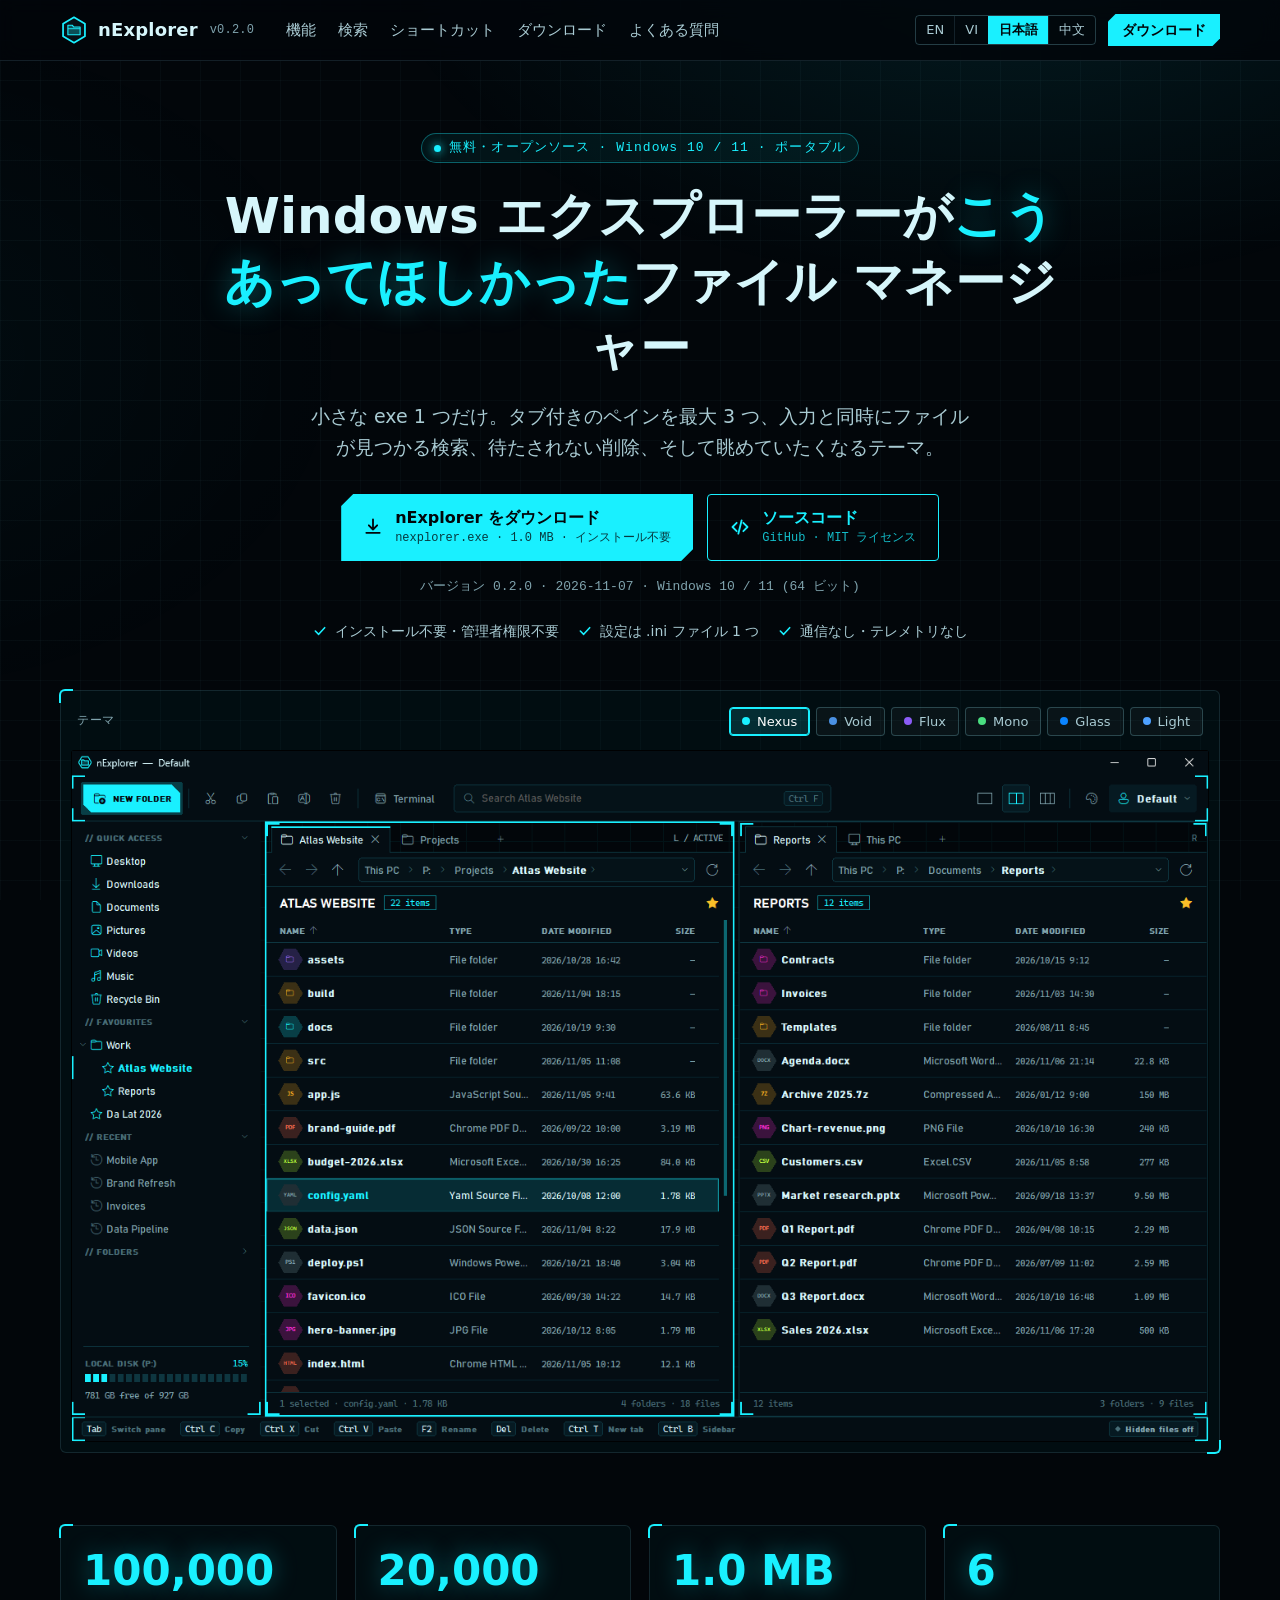
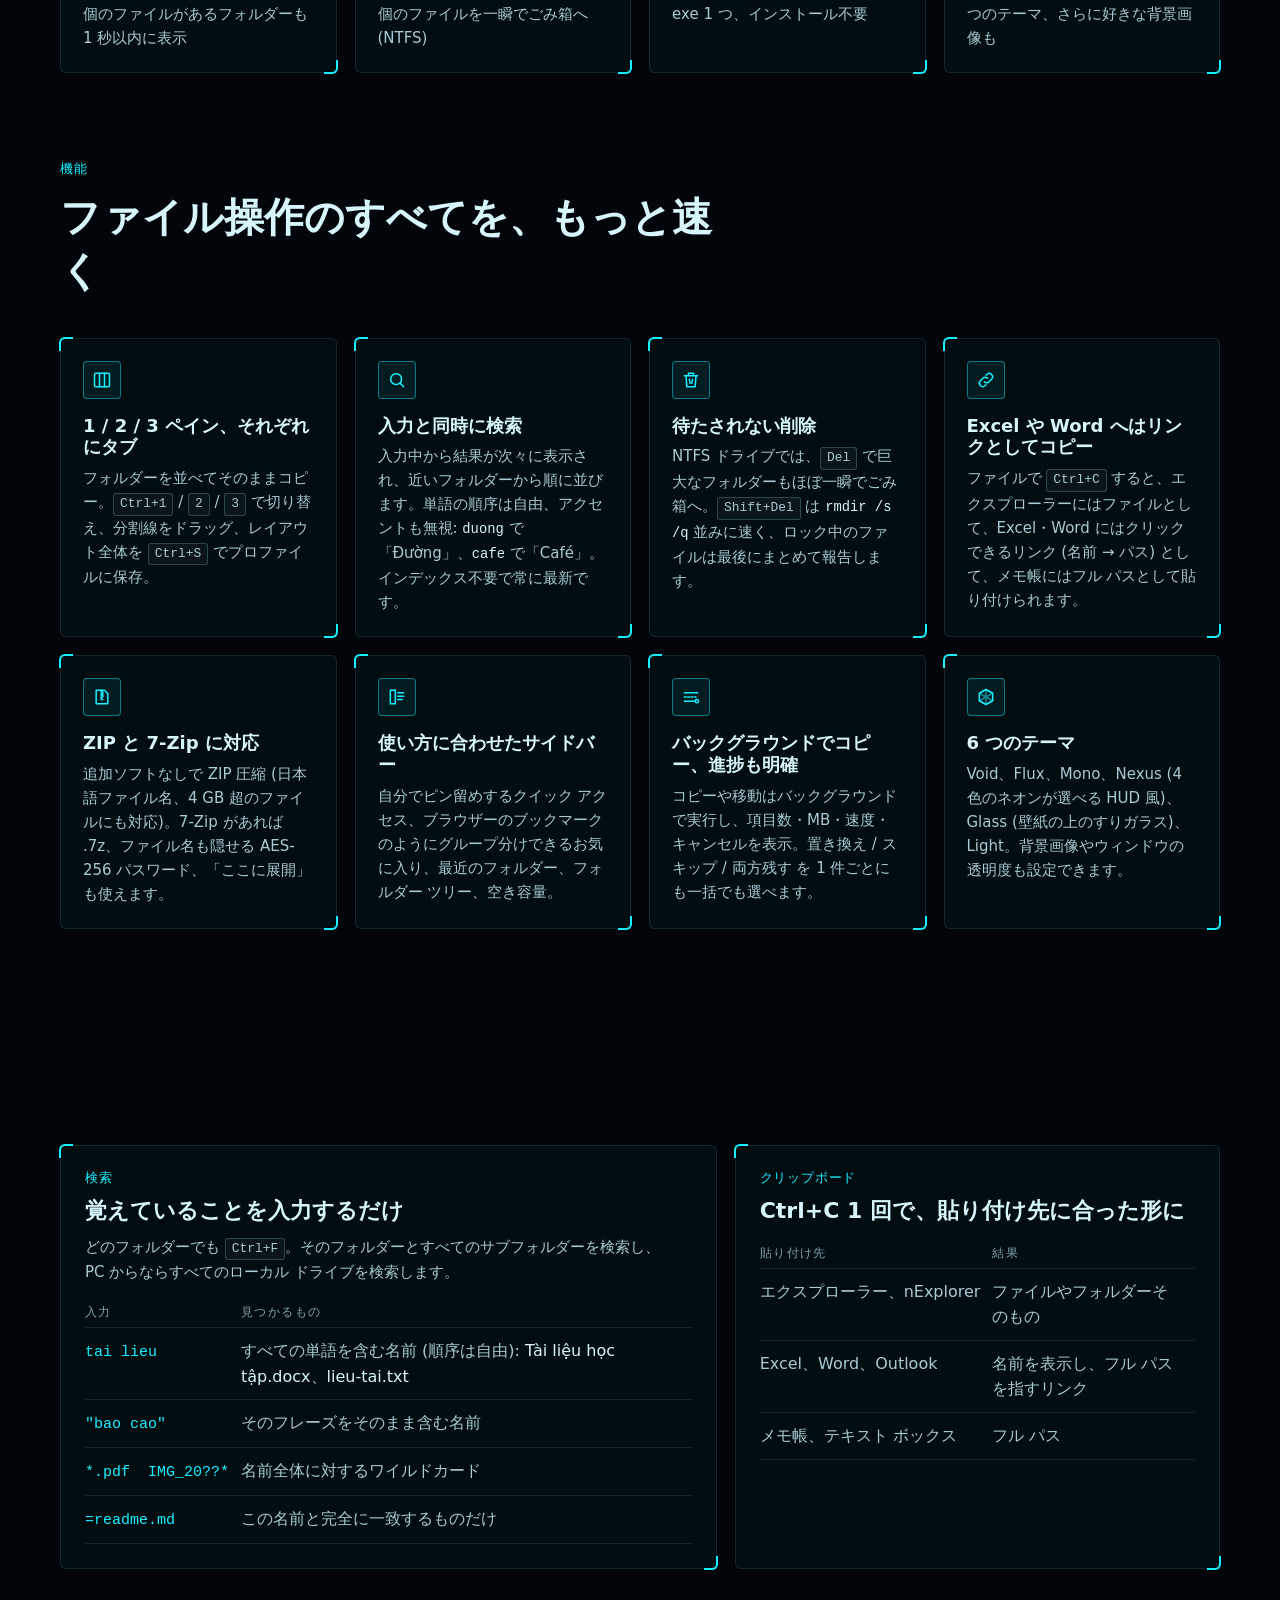
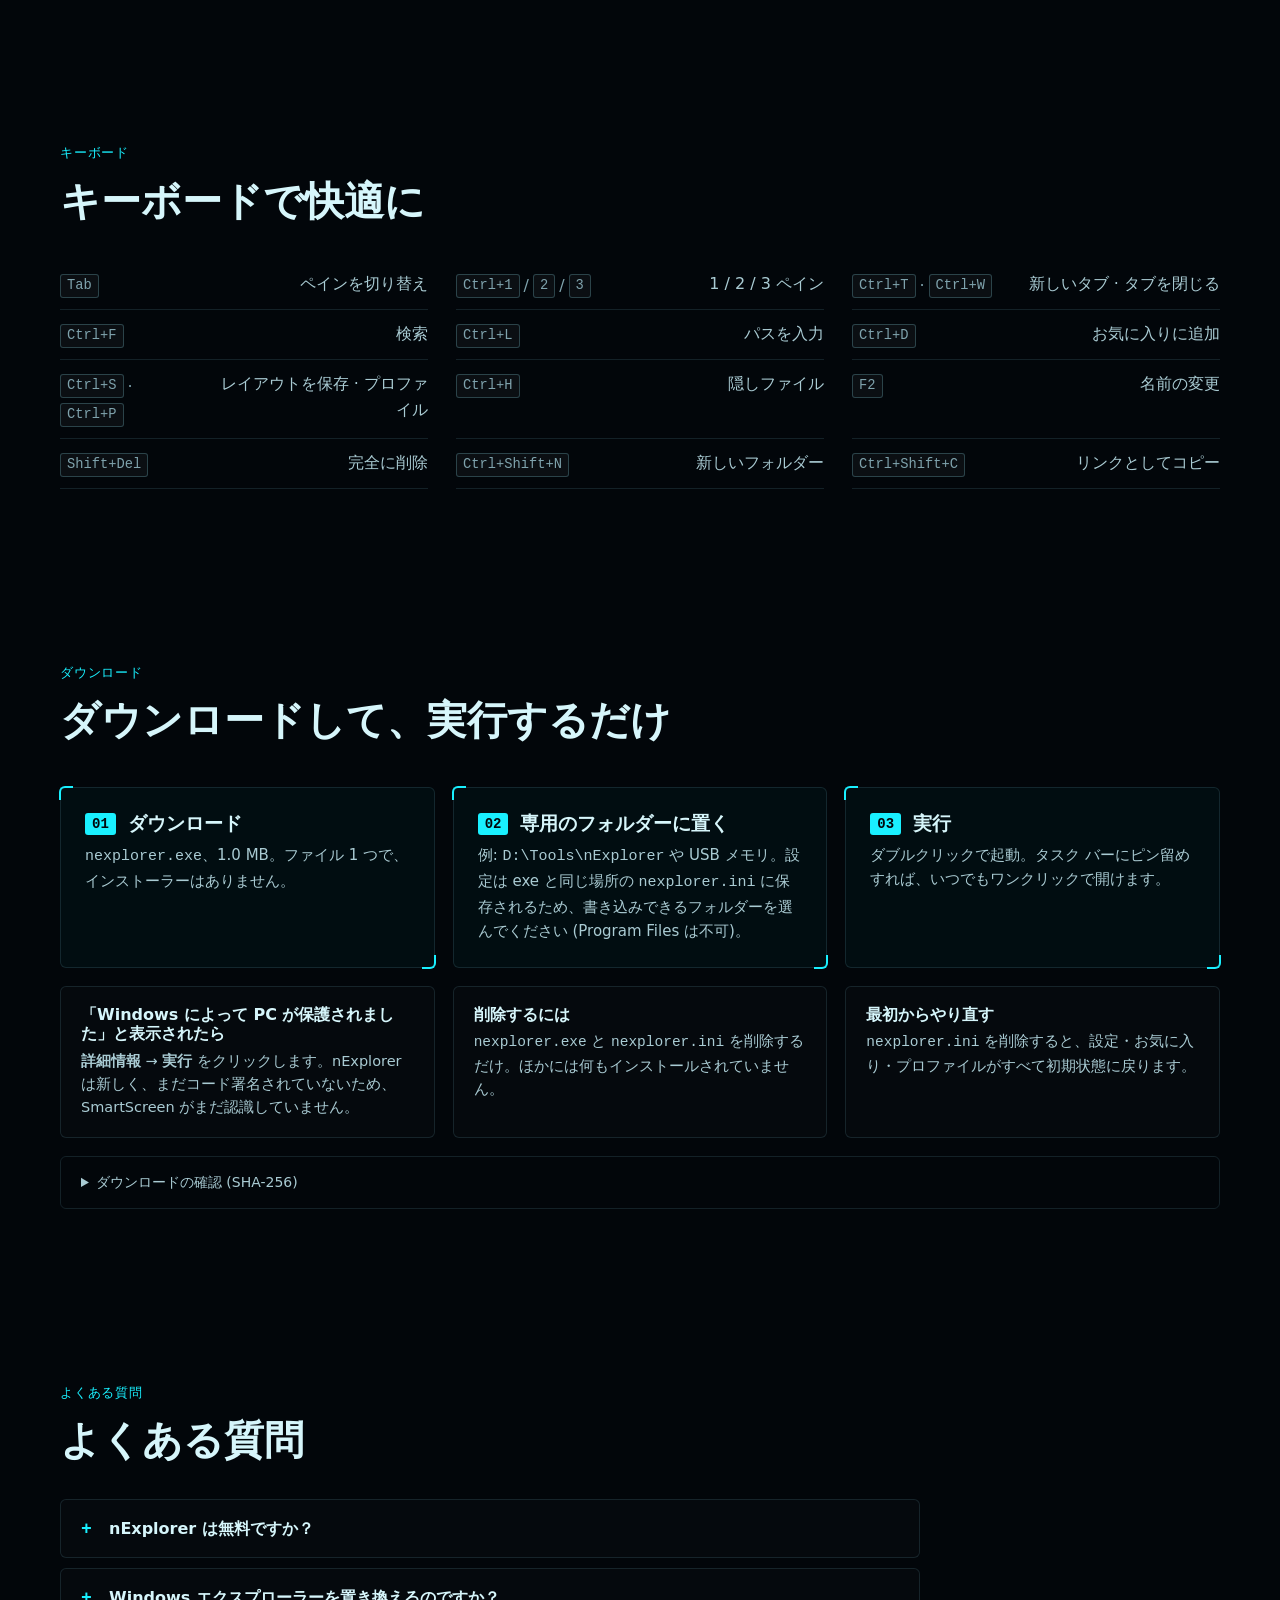
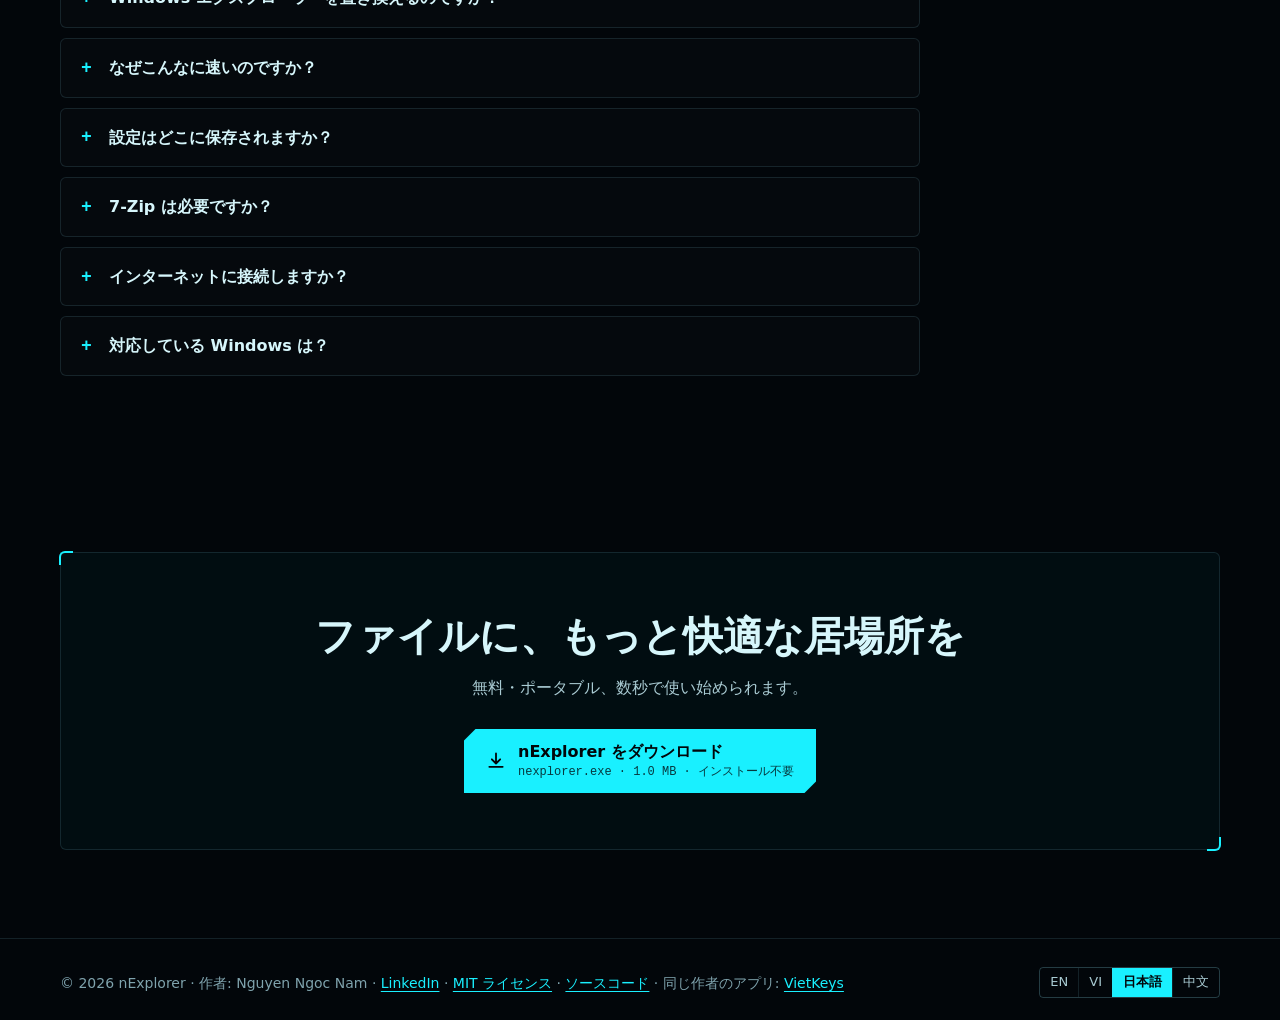
==== commit ca98dffe: "nExplorer site: version 0.2.0 (exe 1,068,544 bytes, new SHA-256), free and open source under the MIT" ====
--- a/01_folder/site/public/ja/index.html
+++ b/01_folder/site/public/ja/index.html
@@ -26,13 +26,13 @@
 <meta name="twitter:card" content="summary_large_image">
 <link rel="stylesheet" href="../assets/style.css?v=fa06690f56">
 <script src="../assets/app.js?v=c8efb5a3a5" defer></script>
-<script type="application/ld+json">{"@context":"https://schema.org","@type":"SoftwareApplication","name":"nExplorer","description":"nExplorer は Windows 10 / 11 用の無料・軽量ファイル マネージャーです。小さな exe 1 つで、タブ付き最大 3 ペイン、入力と同時の検索、ほぼ一瞬の削除、Excel や Word へのリンク コピー、ZIP 圧縮、6 つのテーマ。","operatingSystem":"Windows 10, Windows 11","applicationCategory":"UtilitiesApplication","softwareVersion":"1.0","datePublished":"2026-11-07","fileSize":"1.0 MB","downloadUrl":"https://nexplorer.vietkeys.com/download/nexplorer.exe","url":"https://nexplorer.vietkeys.com/ja/","offers":{"@type":"Offer","price":"0","priceCurrency":"USD"},"author":{"@type":"Person","name":"Nguyen Ngoc Nam","url":"https://www.linkedin.com/in/nguyenngocnam/"},"image":"https://nexplorer.vietkeys.com/og.png"}</script>
+<script type="application/ld+json">{"@context":"https://schema.org","@type":"SoftwareApplication","name":"nExplorer","description":"nExplorer は Windows 10 / 11 用の無料・軽量ファイル マネージャーです。小さな exe 1 つで、タブ付き最大 3 ペイン、入力と同時の検索、ほぼ一瞬の削除、Excel や Word へのリンク コピー、ZIP 圧縮、6 つのテーマ。","operatingSystem":"Windows 10, Windows 11","applicationCategory":"UtilitiesApplication","softwareVersion":"0.2.0","datePublished":"2026-11-07","fileSize":"1.0 MB","downloadUrl":"https://nexplorer.vietkeys.com/download/nexplorer.exe","url":"https://nexplorer.vietkeys.com/ja/","offers":{"@type":"Offer","price":"0","priceCurrency":"USD"},"license":"https://opensource.org/licenses/MIT","sameAs":["https://github.com/mlightvn/ntools"],"author":{"@type":"Person","name":"Nguyen Ngoc Nam","url":"https://www.linkedin.com/in/nguyenngocnam/"},"image":"https://nexplorer.vietkeys.com/og.png"}</script>
 </head>
 <body>
 <a class="skip" href="#main">本文へスキップ</a>
 <header class="top">
   <div class="wrap">
-    <a class="brand" href="../ja/" aria-label="nExplorer" style="color:var(--text)"><span style="color:var(--accent);display:flex"><svg viewBox="0 0 64 64" aria-hidden="true"><path d="M32 3 57 17.5v29L32 61 7 46.5v-29Z" fill="#061016" stroke="currentColor" stroke-width="4" stroke-linejoin="round"/><path d="M18 21h10l3 4h15v18H18Z" fill="currentColor" fill-opacity=".28" stroke="currentColor" stroke-width="2.5" stroke-linejoin="round"/><path d="M18 29h28" stroke="currentColor" stroke-width="2"/></svg></span>nExplorer<small>v1.0</small></a>
+    <a class="brand" href="../ja/" aria-label="nExplorer" style="color:var(--text)"><span style="color:var(--accent);display:flex"><svg viewBox="0 0 64 64" aria-hidden="true"><path d="M32 3 57 17.5v29L32 61 7 46.5v-29Z" fill="#061016" stroke="currentColor" stroke-width="4" stroke-linejoin="round"/><path d="M18 21h10l3 4h15v18H18Z" fill="currentColor" fill-opacity=".28" stroke="currentColor" stroke-width="2.5" stroke-linejoin="round"/><path d="M18 29h28" stroke="currentColor" stroke-width="2"/></svg></span>nExplorer<small>v0.2.0</small></a>
     <nav class="nav" aria-label="nExplorer">
       <a href="#features">機能</a>
       <a href="#search">検索</a>
@@ -50,11 +50,11 @@
 <main id="main">
 <section class="hero" id="download">
   <div class="wrap center">
-    <span class="eyebrow">無料 · Windows 10 / 11 · ポータブル</span>
+    <span class="eyebrow">無料・オープンソース · Windows 10 / 11 · ポータブル</span>
     <h1>Windows エクスプローラーが<em>こうあってほしかった</em>ファイル マネージャー</h1>
     <p class="lead">小さな exe 1 つだけ。タブ付きのペインを最大 3 つ、入力と同時にファイルが見つかる検索、待たされない削除、そして眺めていたくなるテーマ。</p>
-    <div class="ctas"><a class="btn" href="../download/nexplorer.exe" download><svg viewBox="0 0 24 24" fill="none" stroke="currentColor" stroke-width="2.2" stroke-linecap="round" stroke-linejoin="round" aria-hidden="true"><path d="M12 3v12m0 0-5-5m5 5 5-5M4 19h16"/></svg><span class="two">nExplorer をダウンロード<span class="btn-sub">nexplorer.exe · 1.0 MB · インストール不要</span></span></a></div>
-    <p class="meta">バージョン 1.0 · 2026-11-07 · Windows 10 / 11 (64 ビット)</p>
+    <div class="ctas"><a class="btn" href="../download/nexplorer.exe" download><svg viewBox="0 0 24 24" fill="none" stroke="currentColor" stroke-width="2.2" stroke-linecap="round" stroke-linejoin="round" aria-hidden="true"><path d="M12 3v12m0 0-5-5m5 5 5-5M4 19h16"/></svg><span class="two">nExplorer をダウンロード<span class="btn-sub">nexplorer.exe · 1.0 MB · インストール不要</span></span></a><a class="btn ghost" href="https://github.com/mlightvn/ntools" rel="noopener"><svg viewBox="0 0 24 24" fill="none" stroke="currentColor" stroke-width="2.2" stroke-linecap="round" stroke-linejoin="round" aria-hidden="true"><path d="m8 7-5 5 5 5M16 7l5 5-5 5M14 4l-4 16"/></svg><span class="two">ソースコード<span class="btn-sub">GitHub · MIT ライセンス</span></span></a></div>
+    <p class="meta">バージョン 0.2.0 · 2026-11-07 · Windows 10 / 11 (64 ビット)</p>
     <ul class="trust"><li><svg viewBox="0 0 24 24" fill="none" stroke="currentColor" stroke-width="2.4" stroke-linecap="round" stroke-linejoin="round" aria-hidden="true"><path d="m5 12 5 5 9-10"/></svg>インストール不要・管理者権限不要</li><li><svg viewBox="0 0 24 24" fill="none" stroke="currentColor" stroke-width="2.4" stroke-linecap="round" stroke-linejoin="round" aria-hidden="true"><path d="m5 12 5 5 9-10"/></svg>設定は .ini ファイル 1 つ</li><li><svg viewBox="0 0 24 24" fill="none" stroke="currentColor" stroke-width="2.4" stroke-linecap="round" stroke-linejoin="round" aria-hidden="true"><path d="m5 12 5 5 9-10"/></svg>通信なし・テレメトリなし</li></ul>
     <div class="panel showcase" data-showcase>
       <div class="showcase-bar">
@@ -163,7 +163,7 @@
     </div>
     <details class="sums">
       <summary>ダウンロードの確認 (SHA-256)</summary>
-      <pre>f48368259e08f5af6e5006ab4acd1ea6cb4da313aa40cc37cbaa8cc1901d05dd  nexplorer.exe</pre>
+      <pre>3fbd1f8e7e28d2ff86a0f0498889133e4039347f9a2aab95132524eec0e28cb0  nexplorer.exe</pre>
     </details>
   </div>
 </section>
@@ -173,7 +173,7 @@
     <p class="kicker">よくある質問</p>
     <h2>よくある質問</h2>
     <div class="faq">
-      <details><summary>nExplorer は無料ですか？</summary><p>はい。ダウンロードして、何台の PC でも使えます。</p></details>
+      <details><summary>nExplorer は無料ですか？</summary><p>はい。MIT ライセンスの無料オープンソース ソフトウェアで、何台の PC でも使えます。ソースコードは <a href="https://github.com/mlightvn/ntools">GitHub</a> にあります。</p></details>
       <details><summary>Windows エクスプローラーを置き換えるのですか？</summary><p>並べて使います。エクスプローラー、デスクトップ、タスク バーはそのままです。ファイル作業は nExplorer で、それ以外はエクスプローラーで。</p></details>
       <details><summary>なぜこんなに速いのですか？</summary><p>フォルダーをバックグラウンド スレッドで読み込み、エクスプローラーを遅くする要素を省いているからです: シェル拡張、サムネイル、検索インデックスを使いません。</p></details>
       <details><summary>設定はどこに保存されますか？</summary><p>exe と同じ場所の <code>nexplorer.ini</code> です (お気に入り、クイック アクセス、プロファイル、テーマ、ウィンドウ配置)。2 つのファイルをコピーすれば、別の PC にも同じ環境を持っていけます。</p></details>
@@ -197,7 +197,7 @@
 
 <footer>
   <div class="wrap">
-    <p>© 2026 nExplorer · 作者: Nguyen Ngoc Nam · <a href="https://www.linkedin.com/in/nguyenngocnam/" rel="author">LinkedIn</a> · 同じ作者のアプリ: <a href="https://vietkeys.com/ja/">VietKeys</a></p>
+    <p>© 2026 nExplorer · 作者: Nguyen Ngoc Nam · <a href="https://www.linkedin.com/in/nguyenngocnam/" rel="author">LinkedIn</a> · <a href="https://github.com/mlightvn/ntools/blob/main/LICENSE" rel="license">MIT ライセンス</a> · <a href="https://github.com/mlightvn/ntools">ソースコード</a> · 同じ作者のアプリ: <a href="https://vietkeys.com/ja/">VietKeys</a></p>
     <nav class="langs" aria-label="言語"><a href="../" hreflang="en" lang="en" data-lang="en">EN</a><a href="../vi/" hreflang="vi" lang="vi" data-lang="vi">VI</a><a href="../ja/" hreflang="ja" lang="ja" data-lang="ja" aria-current="true">日本語</a><a href="../zh/" hreflang="zh-Hans" lang="zh-Hans" data-lang="zh">中文</a></nav>
   </div>
 </footer>
